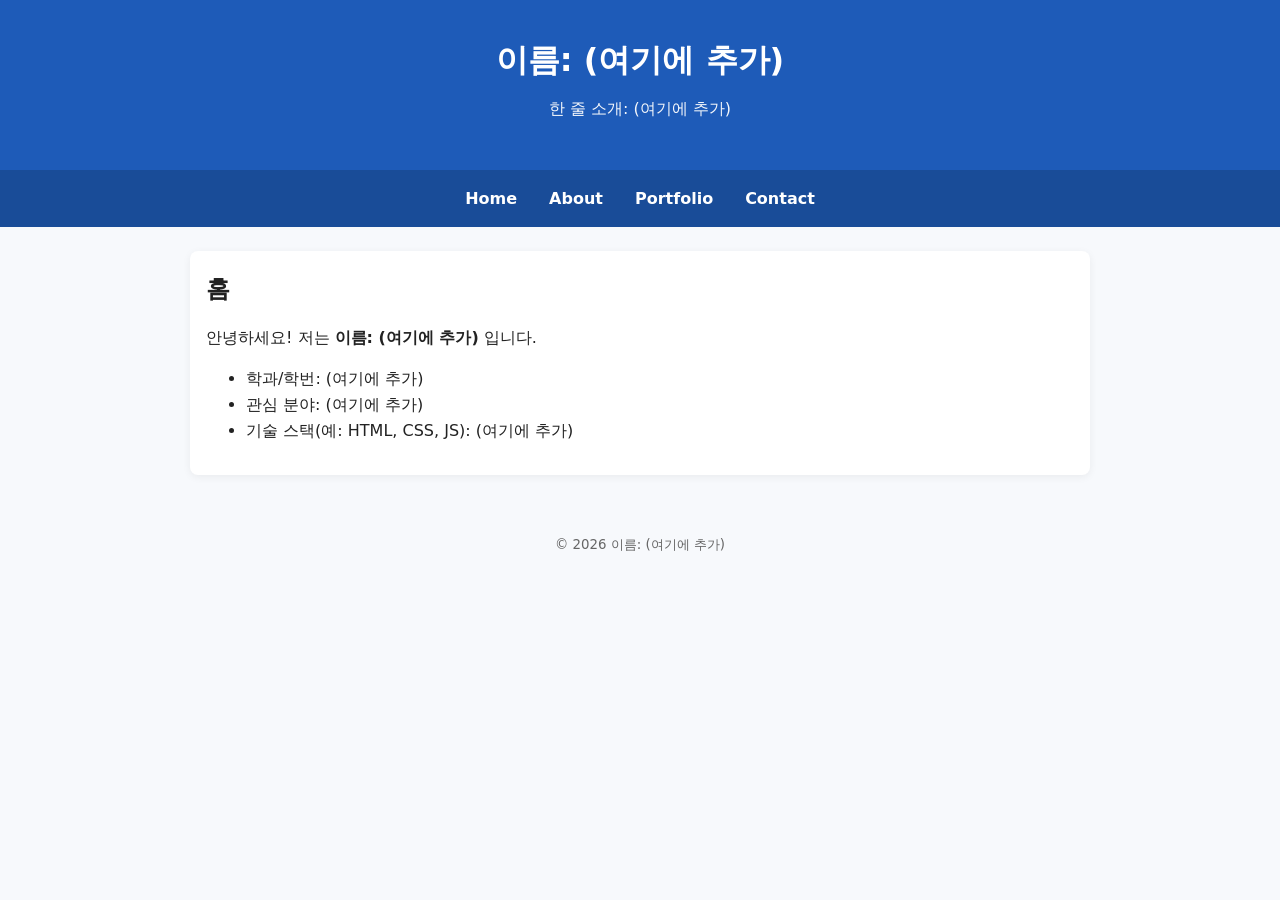
==== index.html @ b843ca24 "Add files via upload" ====
<!DOCTYPE html>
<html lang="ko">
<head>
  <meta charset="UTF-8" />
  <meta name="viewport" content="width=device-width, initial-scale=1.0"/>
  <title>인터넷활용 실습 템플릿</title>
  <link rel="stylesheet" href="style.css">
</head>
<body>
<header>
  <h1>이름: (여기에 추가)</h1>
  <p class="subtitle">한 줄 소개: (여기에 추가)</p>
</header>
<nav>
  <a href="index.html">Home</a>
  <a href="about.html">About</a>
  <a href="portfolio.html">Portfolio</a>
  <a href="contact.html">Contact</a>
</nav>
<main class="container">
<section>
  <h2>홈</h2>
  <p>안녕하세요! 저는 <strong>이름: (여기에 추가)</strong> 입니다.</p>
  <ul>
    <li>학과/학번: (여기에 추가)</li>
    <li>관심 분야: (여기에 추가)</li>
    <li>기술 스택(예: HTML, CSS, JS): (여기에 추가)</li>
  </ul>
</section>
</main>
<footer>
  <small>&copy; <span id="year"></span> 이름: (여기에 추가)</small>
</footer>
<script src="script.js"></script>
</body>
</html>
---- style.css ----
/* =============================================================
   색상 테마는 "여기"에서 바꿉니다. (파랑 계열 기본)
   원하는 색상 코드로 아래 4가지만 바꿔보세요.
   ------------------------------------------------------------- */
:root {
  --primary: #1e5bb8;      /* 메인 포인트 색상 */
  --primary-dark: #194c98; /* 호버/진한 포인트 */
  --bg: #f7f9fc;           /* 전체 배경 색 */
  --text: #222222;         /* 본문 글자 색 */
}
/* ============================================================= */

* { box-sizing: border-box; }
body {
  margin: 0;
  font-family: system-ui, -apple-system, "Segoe UI", Roboto, "Noto Sans KR", Arial, sans-serif;
  background: var(--bg);
  color: var(--text);
  line-height: 1.6;
}

header {
  padding: 2rem 1rem;
  text-align: center;
  background: var(--primary);
  color: #ffffff;
}
header .subtitle { margin-top: .25rem; opacity: .95; }

nav {
  background: var(--primary-dark);
  display: flex;
  gap: 1rem;
  padding: .75rem 1rem;
  justify-content: center;
  flex-wrap: wrap;
}
nav a {
  color: #ffffff;
  text-decoration: none;
  font-weight: 600;
  padding: .25rem .5rem;
}
nav a:hover { text-decoration: underline; }

.container {
  max-width: 900px;
  margin: 1.5rem auto;
  padding: 1rem;
  background: #ffffff;
  border-radius: 8px;
  box-shadow: 0 2px 8px rgba(0,0,0,.06);
}

section { margin-bottom: 1rem; }
h1, h2, h3 { margin: .2rem 0 .6rem; }

.contact-form {
  display: grid;
  grid-template-columns: 1fr;
  gap: .5rem;
  margin-top: 1rem;
}
input, textarea {
  width: 100%;
  padding: .6rem;
  border: 1px solid #ddd;
  border-radius: 6px;
  font: inherit;
}
button {
  padding: .6rem .8rem;
  border: none;
  border-radius: 6px;
  background: var(--primary);
  color: #fff;
  cursor: pointer;
  font-weight: 600;
}
button:hover { background: var(--primary-dark); }

footer {
  text-align: center;
  padding: 2rem 1rem;
  color: #666;
}

@media (max-width: 600px) {
  header h1 { font-size: 1.25rem; }
  .container { margin: 1rem; padding: .75rem; }
}
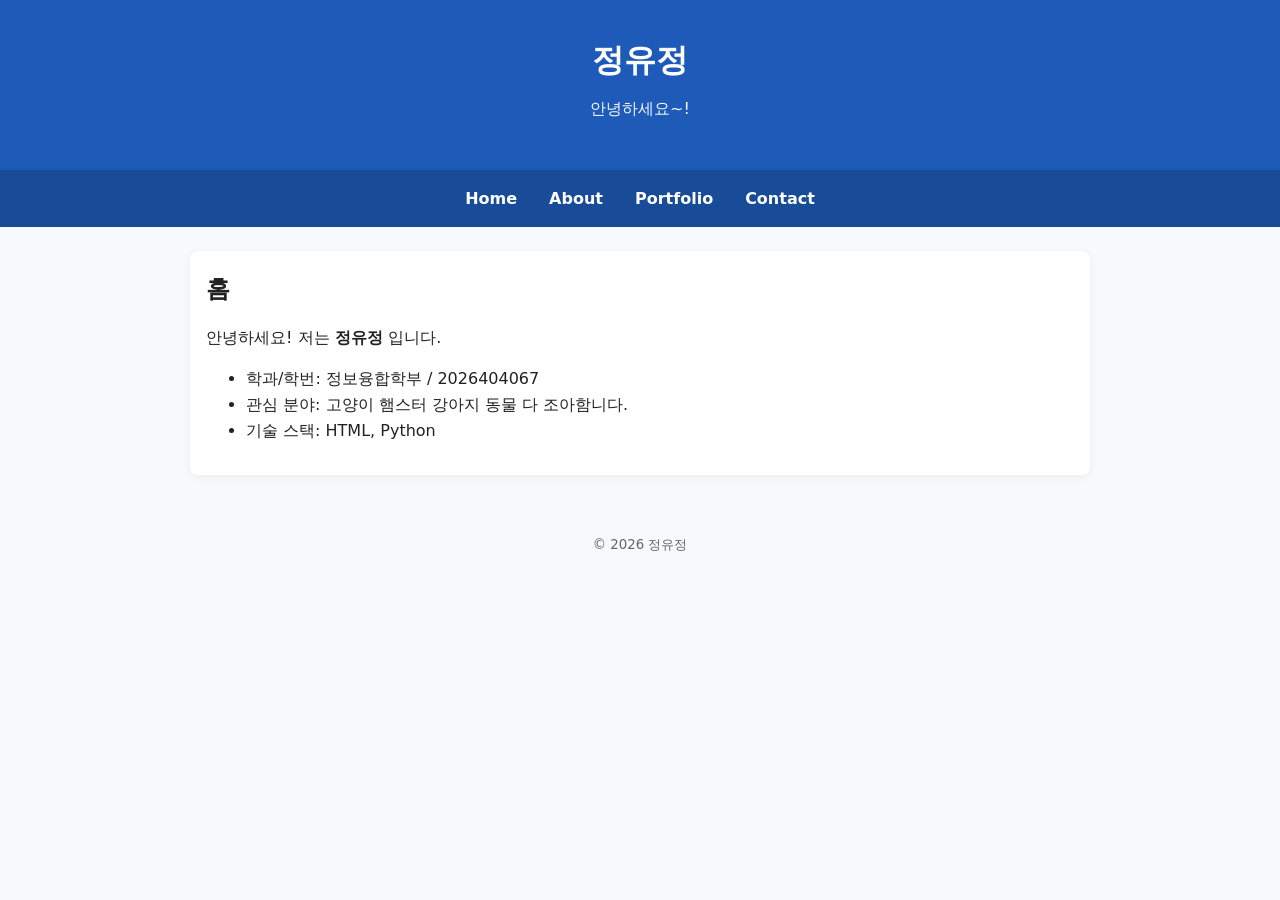
==== commit 4c12b14b: "Update index.html" ====
--- a/index.html
+++ b/index.html
@@ -8,8 +8,8 @@
 </head>
 <body>
 <header>
-  <h1>이름: (여기에 추가)</h1>
-  <p class="subtitle">한 줄 소개: (여기에 추가)</p>
+  <h1>정유정</h1>
+  <p class="subtitle">안녕하세요~!</p>
 </header>
 <nav>
   <a href="index.html">Home</a>
@@ -20,16 +20,16 @@
 <main class="container">
 <section>
   <h2>홈</h2>
-  <p>안녕하세요! 저는 <strong>이름: (여기에 추가)</strong> 입니다.</p>
+  <p>안녕하세요! 저는 <strong> 정유정 </strong> 입니다.</p>
   <ul>
-    <li>학과/학번: (여기에 추가)</li>
-    <li>관심 분야: (여기에 추가)</li>
-    <li>기술 스택(예: HTML, CSS, JS): (여기에 추가)</li>
+    <li>학과/학번: 정보융합학부 / 2026404067 </li>
+    <li>관심 분야: 고양이 햄스터 강아지 동물 다 조아함니다.</li>
+    <li>기술 스택: HTML, Python </li>
   </ul>
 </section>
 </main>
 <footer>
-  <small>&copy; <span id="year"></span> 이름: (여기에 추가)</small>
+  <small>&copy; <span id="year"></span> 정유정 </small>
 </footer>
 <script src="script.js"></script>
 </body>
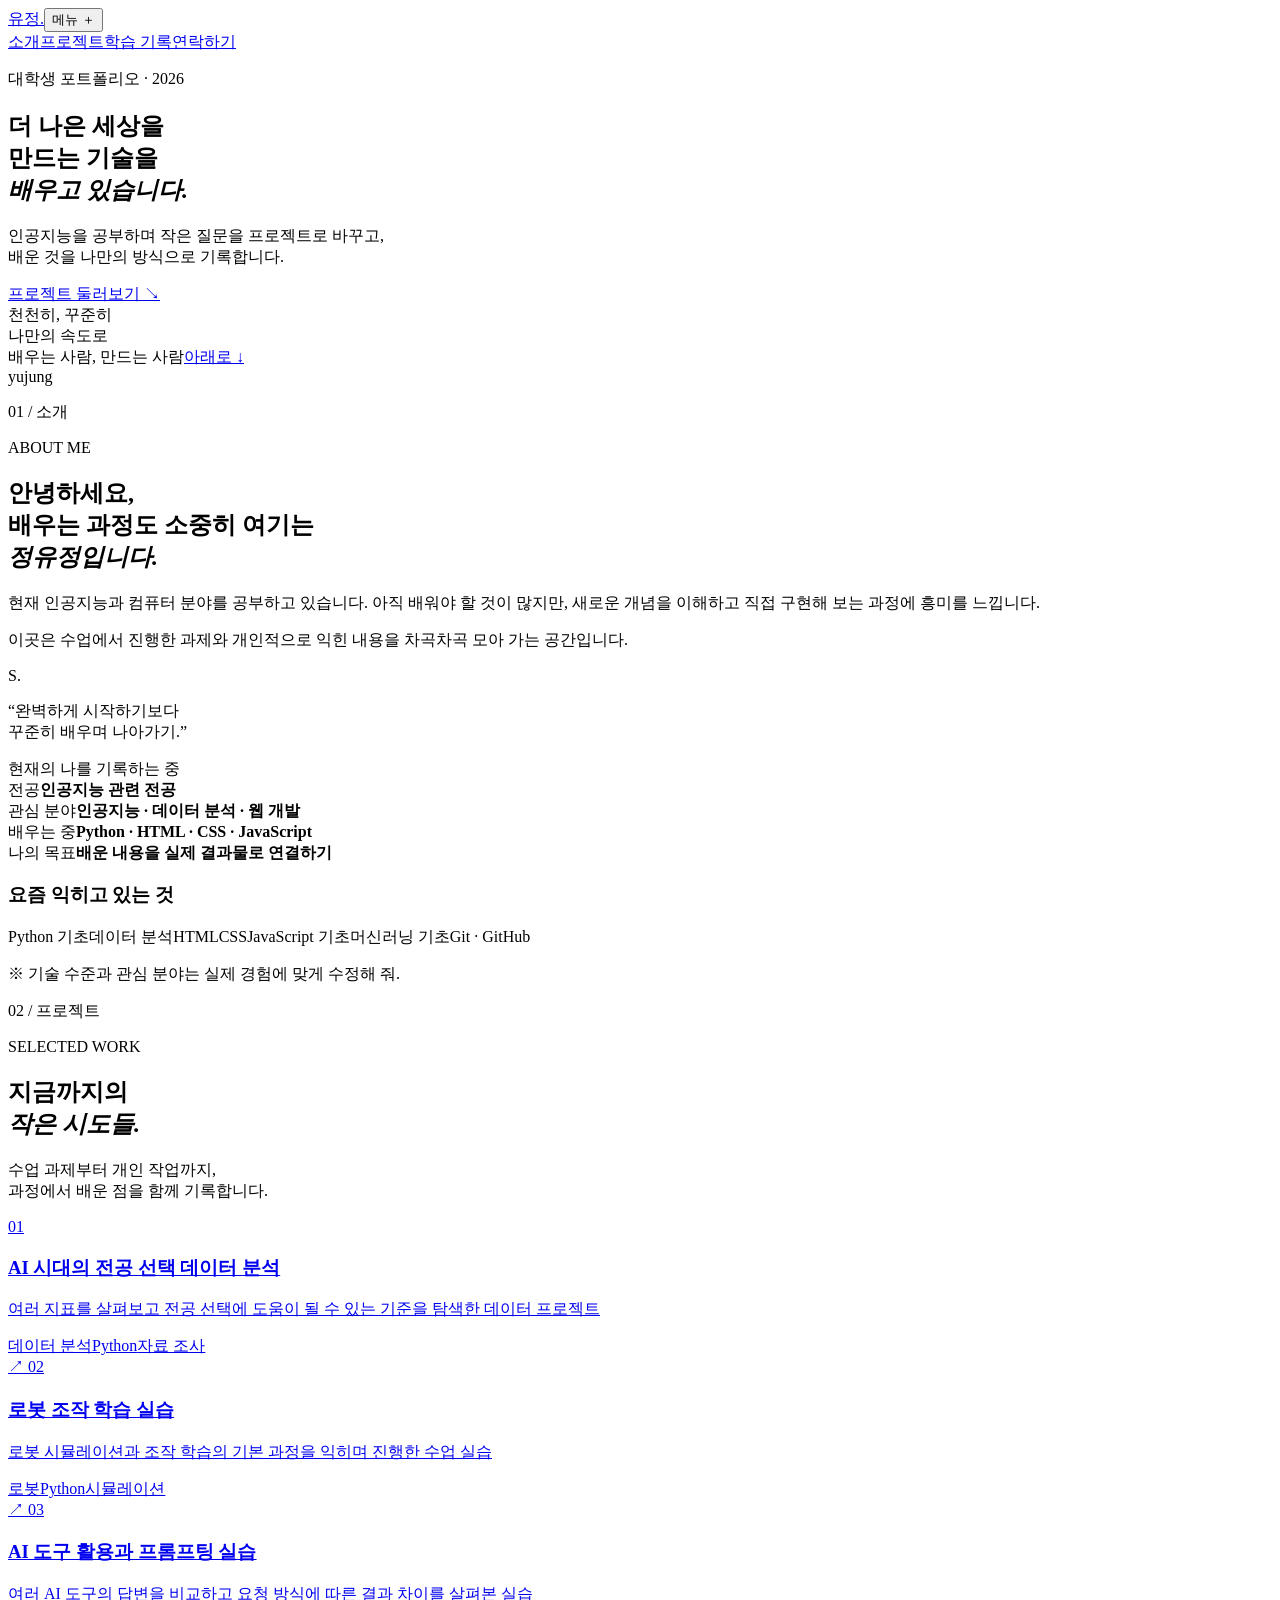
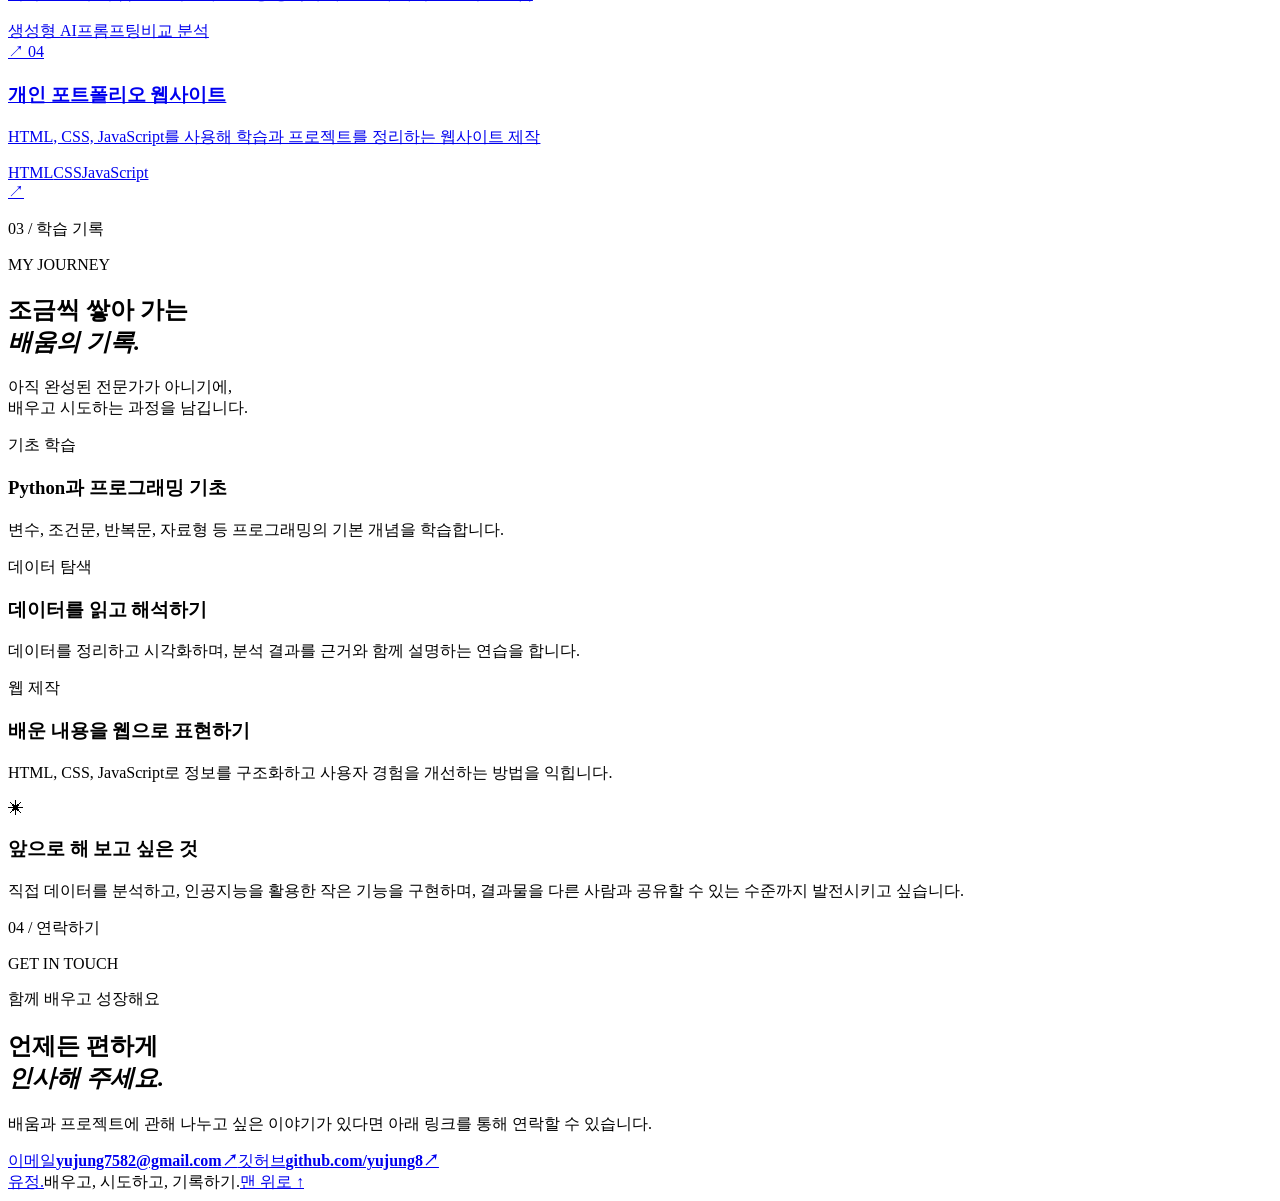
==== commit a21b18bc: "Add files via upload" ====
--- a/index.html
+++ b/index.html
@@ -1,36 +1,164 @@
-<!DOCTYPE html>
+<!doctype html>
 <html lang="ko">
+
 <head>
-  <meta charset="UTF-8" />
-  <meta name="viewport" content="width=device-width, initial-scale=1.0"/>
-  <title>인터넷활용 실습 템플릿</title>
-  <link rel="stylesheet" href="style.css">
+    <meta charset="utf-8">
+    <meta name="viewport" content="width=device-width,initial-scale=1">
+    <meta name="description" content="인공지능을 공부하며 배움과 프로젝트를 기록하는 대학생 포트폴리오">
+    <title>정유정 | 포트폴리오</title>
+    <link rel="preconnect" href="https://fonts.googleapis.com">
+    <link rel="preconnect" href="https://fonts.gstatic.com" crossorigin>
+    <link
+        href="https://fonts.googleapis.com/css2?family=Gowun+Batang:wght@400;700&family=Pretendard:wght@300;400;500;600;700&display=swap"
+        rel="stylesheet">
+    <link rel="stylesheet" href="assets/style.css">
+    <script src="assets/main.js" defer></script>
 </head>
+
 <body>
-<header>
-  <h1>정유정</h1>
-  <p class="subtitle">안녕하세요~!</p>
-</header>
-<nav>
-  <a href="index.html">Home</a>
-  <a href="about.html">About</a>
-  <a href="portfolio.html">Portfolio</a>
-  <a href="contact.html">Contact</a>
-</nav>
-<main class="container">
-<section>
-  <h2>홈</h2>
-  <p>안녕하세요! 저는 <strong> 정유정 </strong> 입니다.</p>
-  <ul>
-    <li>학과/학번: 정보융합학부 / 2026404067 </li>
-    <li>관심 분야: 고양이 햄스터 강아지 동물 다 조아함니다.</li>
-    <li>기술 스택: HTML, Python </li>
-  </ul>
-</section>
-</main>
-<footer>
-  <small>&copy; <span id="year"></span> 정유정 </small>
-</footer>
-<script src="script.js"></script>
+    <div class="cursor-glow" aria-hidden="true"></div>
+    <header class="site-header"><a class="brand" href="#home">유정<span>.</span></a><button class="menu-toggle"
+            aria-label="메뉴 열기" aria-expanded="false">메뉴 ＋</button>
+        <nav class="nav"><a href="#about">소개</a><a href="#projects">프로젝트</a><a href="#learning">학습 기록</a><a
+                href="#contact">연락하기</a></nav>
+    </header>
+    <main>
+        <section class="hero section-shell" id="home">
+            <div class="hero-copy">
+                <p class="eyebrow reveal">대학생 포트폴리오 · 2026</p>
+                <h1 class="reveal">더 나은 세상을<br>만드는 기술을<br><em>배우고 있습니다.</em></h1>
+                <p class="hero-description reveal">인공지능을 공부하며 작은 질문을 프로젝트로 바꾸고,<br class="desktop-only"> 배운 것을 나만의 방식으로
+                    기록합니다.</p><a class="text-link reveal" href="#projects">프로젝트 둘러보기 <span>↘</span></a>
+            </div>
+            <div class="hero-art reveal" aria-hidden="true">
+                <div class="art-circle"></div>
+                <div class="art-label">천천히, 꾸준히<br>나만의 속도로</div>
+                <div class="art-plant"><span class="stem"></span><i></i><i></i><i></i><i></i><i></i></div>
+            </div>
+            <div class="hero-bottom"><span>배우는 사람, 만드는 사람</span><a href="#about">아래로 ↓</a></div>
+            <div class="hero-watermark" aria-hidden="true">yujung</div>
+        </section>
+        <section class="section section-shell" id="about">
+            <div class="section-heading reveal">
+                <p class="eyebrow">01 / 소개</p><span>ABOUT ME</span>
+            </div>
+            <div class="about-grid">
+                <div class="about-intro reveal">
+                    <h2>안녕하세요,<br>배우는 과정도 소중히 여기는<br><em>정유정입니다.</em></h2>
+                    <p>현재 인공지능과 컴퓨터 분야를 공부하고 있습니다. 아직 배워야 할 것이 많지만, 새로운 개념을 이해하고 직접 구현해 보는 과정에 흥미를 느낍니다.</p>
+                    <p>이곳은 수업에서 진행한 과제와 개인적으로 익힌 내용을 차곡차곡 모아 가는 공간입니다.</p>
+                </div>
+                <div class="profile-card reveal">
+                    <div class="profile-mark">S.</div>
+                    <p class="profile-quote">“완벽하게 시작하기보다<br>꾸준히 배우며 나아가기.”</p><span class="profile-caption">현재의 나를 기록하는
+                        중</span>
+                </div>
+            </div>
+            <div class="facts reveal">
+                <div><span>전공</span><strong>인공지능 관련 전공</strong></div>
+                <div><span>관심 분야</span><strong>인공지능 · 데이터 분석 · 웹 개발</strong></div>
+                <div><span>배우는 중</span><strong>Python · HTML · CSS · JavaScript</strong></div>
+                <div><span>나의 목표</span><strong>배운 내용을 실제 결과물로 연결하기</strong></div>
+            </div>
+            <div class="skills reveal">
+                <h3>요즘 익히고 있는 것</h3>
+                <div class="skill-list"><span>Python 기초</span><span>데이터
+                        분석</span><span>HTML</span><span>CSS</span><span>JavaScript 기초</span><span>머신러닝
+                        기초</span><span>Git · GitHub</span></div>
+                <p class="small-note">※ 기술 수준과 관심 분야는 실제 경험에 맞게 수정해 줘.</p>
+            </div>
+        </section>
+        <section class="section projects-section section-shell" id="projects">
+            <div class="section-heading reveal">
+                <p class="eyebrow">02 / 프로젝트</p><span>SELECTED WORK</span>
+            </div>
+            <div class="section-title-row reveal">
+                <h2>지금까지의<br><em>작은 시도들.</em></h2>
+                <p>수업 과제부터 개인 작업까지,<br>과정에서 배운 점을 함께 기록합니다.</p>
+            </div>
+            <div class="project-list">
+                <a class="project-row reveal" href="project.html?project=major"><span class="project-number">01</span>
+                    <div class="project-main">
+                        <h3>AI 시대의 전공 선택 데이터 분석</h3>
+                        <p>여러 지표를 살펴보고 전공 선택에 도움이 될 수 있는 기준을 탐색한 데이터 프로젝트</p>
+                        <div class="tags"><span>데이터 분석</span><span>Python</span><span>자료 조사</span></div>
+                    </div><span class="project-arrow">↗</span>
+                </a>
+                <a class="project-row reveal" href="project.html?project=robot"><span class="project-number">02</span>
+                    <div class="project-main">
+                        <h3>로봇 조작 학습 실습</h3>
+                        <p>로봇 시뮬레이션과 조작 학습의 기본 과정을 익히며 진행한 수업 실습</p>
+                        <div class="tags"><span>로봇</span><span>Python</span><span>시뮬레이션</span></div>
+                    </div><span class="project-arrow">↗</span>
+                </a>
+                <a class="project-row reveal" href="project.html?project=prompt"><span class="project-number">03</span>
+                    <div class="project-main">
+                        <h3>AI 도구 활용과 프롬프팅 실습</h3>
+                        <p>여러 AI 도구의 답변을 비교하고 요청 방식에 따른 결과 차이를 살펴본 실습</p>
+                        <div class="tags"><span>생성형 AI</span><span>프롬프팅</span><span>비교 분석</span></div>
+                    </div><span class="project-arrow">↗</span>
+                </a>
+                <a class="project-row reveal" href="project.html?project=web"><span class="project-number">04</span>
+                    <div class="project-main">
+                        <h3>개인 포트폴리오 웹사이트</h3>
+                        <p>HTML, CSS, JavaScript를 사용해 학습과 프로젝트를 정리하는 웹사이트 제작</p>
+                        <div class="tags"><span>HTML</span><span>CSS</span><span>JavaScript</span></div>
+                    </div><span class="project-arrow">↗</span>
+                </a>
+            </div>
+        </section>
+        <section class="section section-shell" id="learning">
+            <div class="section-heading reveal">
+                <p class="eyebrow">03 / 학습 기록</p><span>MY JOURNEY</span>
+            </div>
+            <div class="section-title-row reveal">
+                <h2>조금씩 쌓아 가는<br><em>배움의 기록.</em></h2>
+                <p>아직 완성된 전문가가 아니기에,<br>배우고 시도하는 과정을 남깁니다.</p>
+            </div>
+            <div class="timeline">
+                <article class="timeline-item reveal"><span class="timeline-dot"></span><time>기초 학습</time>
+                    <div>
+                        <h3>Python과 프로그래밍 기초</h3>
+                        <p>변수, 조건문, 반복문, 자료형 등 프로그래밍의 기본 개념을 학습합니다.</p>
+                    </div>
+                </article>
+                <article class="timeline-item reveal"><span class="timeline-dot"></span><time>데이터 탐색</time>
+                    <div>
+                        <h3>데이터를 읽고 해석하기</h3>
+                        <p>데이터를 정리하고 시각화하며, 분석 결과를 근거와 함께 설명하는 연습을 합니다.</p>
+                    </div>
+                </article>
+                <article class="timeline-item reveal"><span class="timeline-dot"></span><time>웹 제작</time>
+                    <div>
+                        <h3>배운 내용을 웹으로 표현하기</h3>
+                        <p>HTML, CSS, JavaScript로 정보를 구조화하고 사용자 경험을 개선하는 방법을 익힙니다.</p>
+                    </div>
+                </article>
+            </div>
+            <div class="goal-note reveal"><span class="goal-symbol">✳</span>
+                <div>
+                    <h3>앞으로 해 보고 싶은 것</h3>
+                    <p>직접 데이터를 분석하고, 인공지능을 활용한 작은 기능을 구현하며, 결과물을 다른 사람과 공유할 수 있는 수준까지 발전시키고 싶습니다.</p>
+                </div>
+            </div>
+        </section>
+        <section class="contact-section section-shell" id="contact">
+            <div class="section-heading reveal">
+                <p class="eyebrow">04 / 연락하기</p><span>GET IN TOUCH</span>
+            </div>
+            <div class="contact-content reveal">
+                <p class="eyebrow">함께 배우고 성장해요</p>
+                <h2>언제든 편하게<br><em>인사해 주세요.</em></h2>
+                <p>배움과 프로젝트에 관해 나누고 싶은 이야기가 있다면 아래 링크를 통해 연락할 수 있습니다.</p>
+                <div class="contact-links"><a
+                        href="mailto:yujung7582@gmail.com"><span>이메일</span><strong>yujung7582@gmail.com</strong><b>↗</b></a><a
+                        href="https://github.com/yujung8" target="_blank"
+                        rel="noreferrer"><span>깃허브</span><strong>github.com/yujung8</strong><b>↗</b></a></div>
+            </div>
+            <footer><a class="brand" href="#home">유정<span>.</span></a><span>배우고, 시도하고, 기록하기.</span><a href="#home">맨 위로
+                    ↑</a></footer>
+        </section>
+    </main>
 </body>
-</html>
+
+</html>
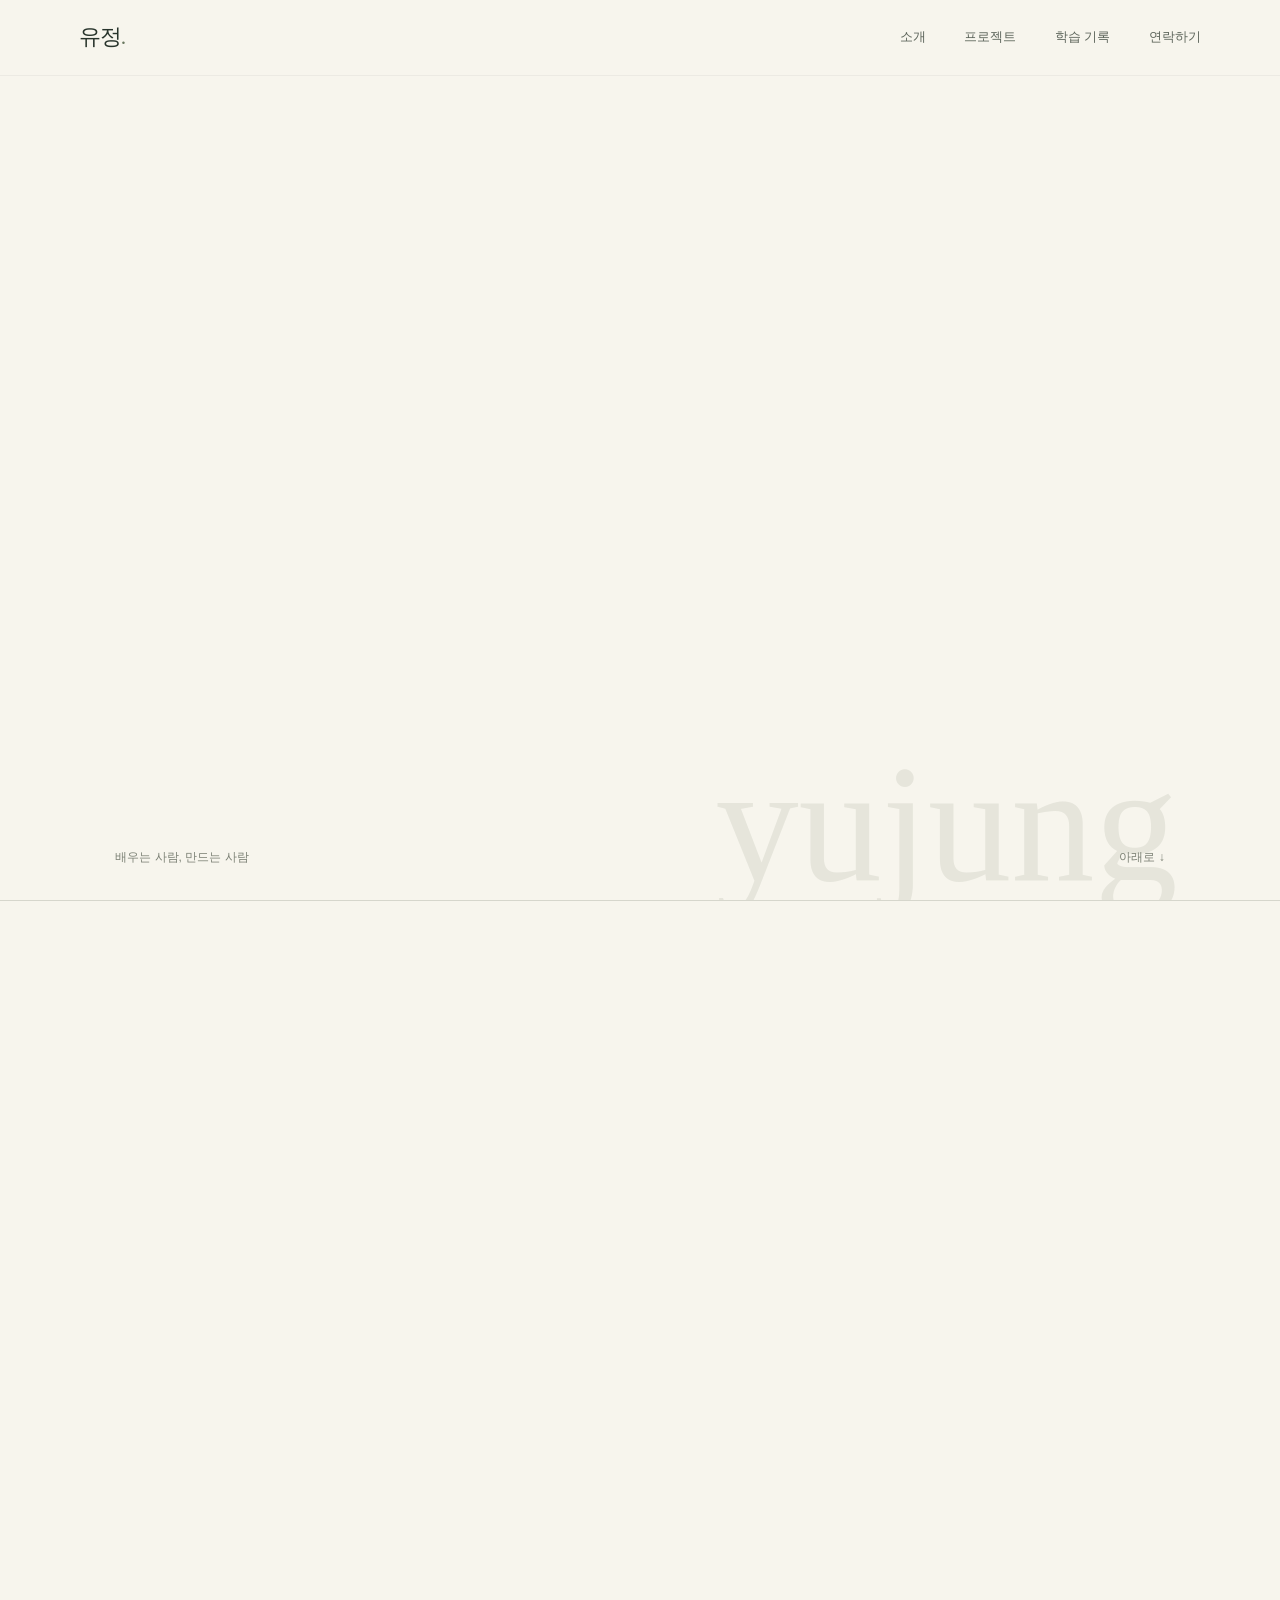
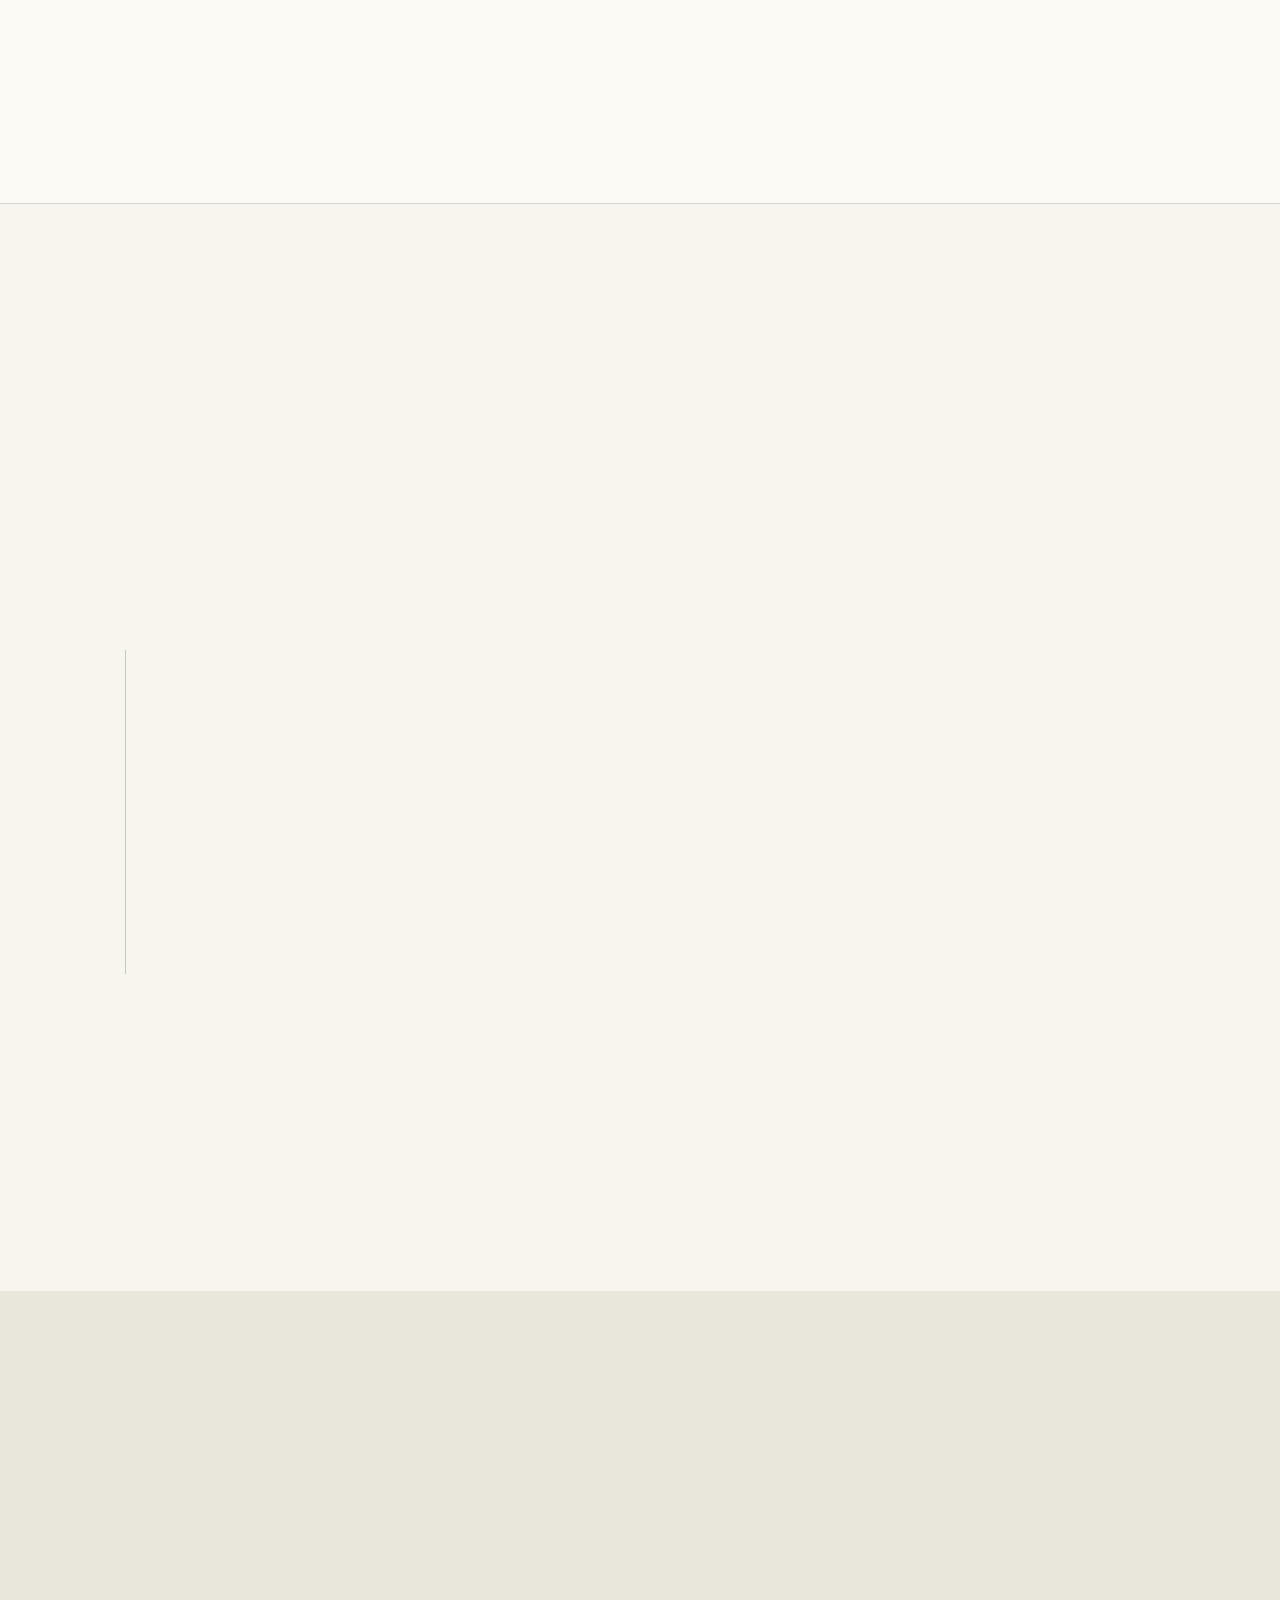
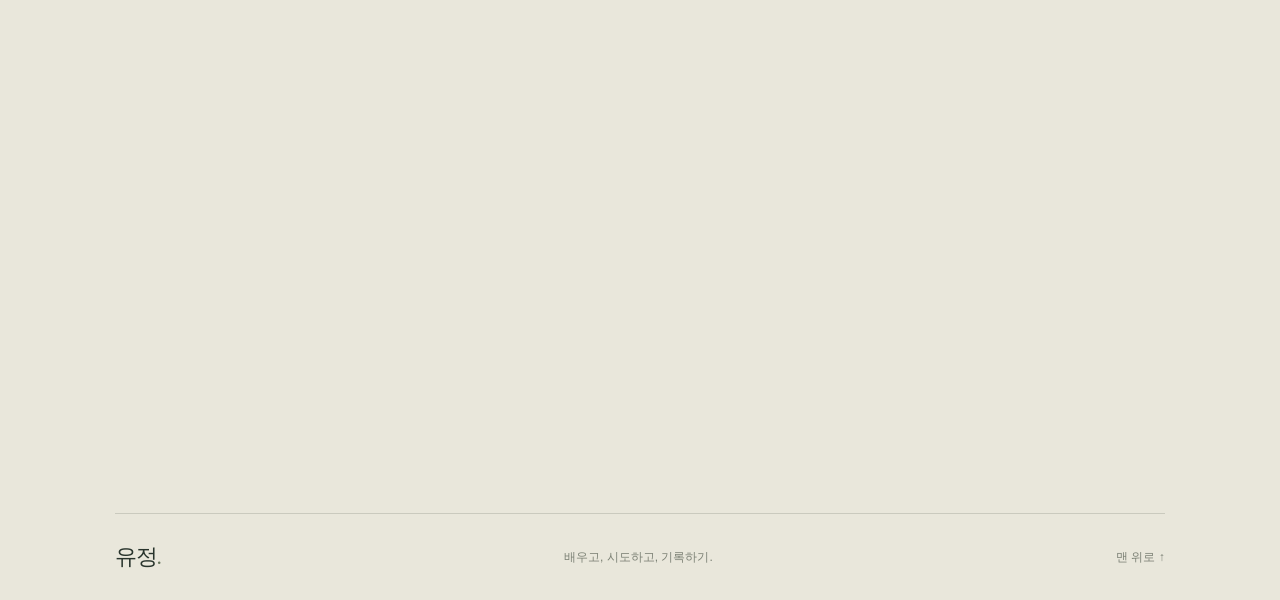
==== commit 60e6b1dd: "Update index.html" ====
--- a/index.html
+++ b/index.html
@@ -11,7 +11,7 @@
     <link
         href="https://fonts.googleapis.com/css2?family=Gowun+Batang:wght@400;700&family=Pretendard:wght@300;400;500;600;700&display=swap"
         rel="stylesheet">
-    <link rel="stylesheet" href="assets/style.css">
+    <link rel="stylesheet" href="style.css">
     <script src="assets/main.js" defer></script>
 </head>
 
@@ -161,4 +161,4 @@
     </main>
 </body>
 
-</html>+</html>
--- a/style.css
+++ b/style.css
@@ -0,0 +1,987 @@
+:root {
+    --cream: #f7f5ed;
+    --paper: #fbfaf5;
+    --beige: #e9e5d8;
+    --sage: #aeb99d;
+    --sage-dark: #68775e;
+    --ink: #28342c;
+    --muted: #7c8175;
+    --line: rgba(62, 75, 59, .18);
+    --serif: "Gowun Batang", Georgia, serif;
+    --sans: "Pretendard", "Malgun Gothic", sans-serif
+}
+
+* {
+    box-sizing: border-box
+}
+
+html {
+    scroll-behavior: smooth;
+    scroll-padding-top: 90px
+}
+
+body {
+    margin: 0;
+    background: var(--cream);
+    color: var(--ink);
+    font-family: var(--sans);
+    line-height: 1.7;
+    overflow-x: hidden
+}
+
+a {
+    color: inherit;
+    text-decoration: none
+}
+
+button {
+    font: inherit
+}
+
+::selection {
+    background: #d6dfc9;
+    color: var(--ink)
+}
+
+
+.cursor-glow {
+    position: fixed;
+    z-index: 9999; /* 메뉴 바 위에도 빛이 보이도록 */
+    top: 0;
+    left: 0;
+    width: 260px;
+    height: 260px;
+    border-radius: 50%;
+    pointer-events: none;
+    opacity: 0;
+    transform: translate3d(-50%, -50%, 0);
+    background: radial-gradient(
+        circle,
+        rgba(178, 194, 153, 0.36),
+        rgba(198, 207, 174, 0.19) 32%,
+        rgba(218, 220, 194, 0.08) 53%,
+        transparent 72%
+    );
+    transition: opacity 0.35s;
+    mix-blend-mode: multiply;
+}
+
+
+body.cursor-ready .cursor-glow {
+    opacity: 1
+}
+
+.site-header {
+    position: sticky;
+    z-index: 30;
+    top: 0;
+    display: flex;
+    justify-content: space-between;
+    align-items: center;
+    min-height: 76px;
+    padding: 0 6.2vw;
+    border-bottom: 1px solid #3e4b5910;
+    background: #f7f5edda;
+    backdrop-filter: blur(16px)
+}
+
+.brand {
+    font-family: var(--serif);
+    font-size: 1.35rem;
+    letter-spacing: -.06em
+}
+
+.brand span {
+    color: var(--sage-dark)
+}
+
+.nav {
+    display: flex;
+    gap: clamp(18px, 3vw, 42px);
+    font-size: .82rem
+}
+
+.nav a,
+.back-link {
+    color: #5d655b;
+    transition: color .2s
+}
+
+.nav a:hover,
+.back-link:hover {
+    color: var(--sage-dark)
+}
+
+.menu-toggle {
+    display: none;
+    border: 0;
+    background: none;
+    color: var(--ink)
+}
+
+.section-shell {
+    padding-left: 9vw;
+    padding-right: 9vw
+}
+
+.hero {
+    min-height: calc(100svh - 76px);
+    position: relative;
+    display: flex;
+    align-items: center;
+    overflow: hidden;
+    padding-top: 90px;
+    padding-bottom: 120px
+}
+
+.hero-copy {
+    position: relative;
+    z-index: 2;
+    width: min(64%, 720px)
+}
+
+.eyebrow {
+    margin: 0 0 24px;
+    color: var(--sage-dark);
+    font-size: .72rem;
+    letter-spacing: .13em
+}
+
+.hero h1,
+.about-intro h2,
+.section-title-row h2,
+.contact-content h2,
+.detail-page h1 {
+    margin: 0;
+    font-family: var(--serif);
+    font-size: clamp(2.8rem, 6.3vw, 6.2rem);
+    font-weight: 400;
+    letter-spacing: -.075em;
+    line-height: 1.22
+}
+
+h1 em,
+h2 em {
+    color: var(--sage-dark);
+    font-style: normal
+}
+
+.hero-description {
+    margin: 30px 0 27px;
+    color: var(--muted);
+    font-size: .95rem;
+    line-height: 2
+}
+
+.text-link {
+    display: inline-flex;
+    align-items: center;
+    gap: 22px;
+    padding: 9px 0;
+    border-bottom: 1px solid var(--sage-dark);
+    font-size: .85rem
+}
+
+.text-link span {
+    transition: transform .25s
+}
+
+.text-link:hover span {
+    transform: translate(4px, -3px)
+}
+
+.hero-art {
+    position: absolute;
+    top: 13%;
+    right: 5%;
+    width: min(38vw, 470px);
+    aspect-ratio: .85;
+    display: grid;
+    place-items: center
+}
+
+.art-circle {
+    position: absolute;
+    inset: 10% 0 8% 12%;
+    border-radius: 48% 52% 51% 49%/43% 42% 58% 57%;
+    background: linear-gradient(140deg, #e8e5d8, #cdd4bf 65%, #b5c0a6);
+    transform: rotate(-8deg)
+}
+
+.art-circle:after {
+    content: "";
+    position: absolute;
+    inset: 9%;
+    border: 1px solid #ffffffb3;
+    border-radius: inherit
+}
+
+.art-label {
+    position: absolute;
+    z-index: 2;
+    right: -1%;
+    top: 7%;
+    color: var(--sage-dark);
+    font-family: var(--serif);
+    font-size: .95rem;
+    line-height: 1.8
+}
+
+.art-plant {
+    position: relative;
+    z-index: 1;
+    width: 4px;
+    height: 45%;
+    margin-top: 25%;
+    background: #66775c;
+    transform: rotate(5deg);
+    border-radius: 100%
+}
+
+.art-plant:before {
+    content: "";
+    position: absolute;
+    bottom: -8px;
+    left: -35px;
+    width: 75px;
+    height: 26px;
+    border-radius: 50% 50% 5px 5px;
+    background: #f4f0e5;
+    box-shadow: 0 12px 18px #77785b20
+}
+
+.art-plant i {
+    position: absolute;
+    width: 68px;
+    height: 30px;
+    background: linear-gradient(135deg, #839574, #b8c3a6);
+    border-radius: 100% 0 100% 0;
+    transform-origin: 0 100%
+}
+
+.art-plant i:nth-child(2) {
+    top: 15%;
+    transform: rotate(-42deg)
+}
+
+.art-plant i:nth-child(3) {
+    top: 25%;
+    transform: rotate(25deg) scaleX(-1)
+}
+
+.art-plant i:nth-child(4) {
+    top: 40%;
+    transform: rotate(-38deg) scale(.82)
+}
+
+.art-plant i:nth-child(5) {
+    top: 52%;
+    transform: rotate(22deg) scaleX(-1) scale(.8)
+}
+
+.art-plant i:nth-child(6) {
+    top: 65%;
+    transform: rotate(-34deg) scale(.65)
+}
+
+.hero-bottom {
+    position: absolute;
+    bottom: 33px;
+    left: 9vw;
+    right: 9vw;
+    display: flex;
+    justify-content: space-between;
+    color: var(--muted);
+    font-size: .75rem
+}
+
+.hero-watermark {
+    position: absolute;
+    right: 8vw;
+    bottom: 0;
+    color: #68775e1f;
+    font-family: var(--serif);
+    font-size: clamp(5rem, 13vw, 13rem);
+    line-height: .9;
+    pointer-events: none
+}
+
+.section {
+    padding-top: 125px;
+    padding-bottom: 125px;
+    border-top: 1px solid var(--line)
+}
+
+.section-heading {
+    display: flex;
+    justify-content: space-between;
+    align-items: center;
+    gap: 20px;
+    margin-bottom: 72px;
+    border-bottom: 1px solid var(--line)
+}
+
+.section-heading .eyebrow {
+    margin-bottom: 14px
+}
+
+.section-heading>span {
+    padding-bottom: 14px;
+    color: var(--muted);
+    font-size: .65rem;
+    letter-spacing: .12em
+}
+
+.about-grid {
+    display: grid;
+    grid-template-columns: 1.25fr .75fr;
+    gap: 9vw;
+    align-items: center
+}
+
+.about-intro h2 {
+    font-size: clamp(2rem, 4vw, 3.8rem)
+}
+
+.about-intro p {
+    max-width: 590px;
+    color: var(--muted);
+    line-height: 2;
+    font-size: .94rem
+}
+
+.profile-card {
+    display: flex;
+    flex-direction: column;
+    justify-content: center;
+    align-items: center;
+    min-height: 330px;
+    padding: 35px;
+    border-radius: 48% 52% 48% 52%/50% 45% 55% 50%;
+    background: #e9e7db;
+    text-align: center;
+    transform: rotate(2deg)
+}
+
+.profile-mark {
+    color: var(--sage-dark);
+    font-family: var(--serif);
+    font-size: 5rem;
+    line-height: 1.1
+}
+
+.profile-quote {
+    font-family: var(--serif);
+    font-size: 1.2rem;
+    line-height: 1.9
+}
+
+.profile-caption,
+.small-note {
+    color: #8a8d81;
+    font-size: .75rem
+}
+
+.facts {
+    display: grid;
+    grid-template-columns: 1fr 1fr;
+    margin-top: 90px;
+    border-top: 1px solid var(--line)
+}
+
+.facts>div {
+    display: flex;
+    gap: 25px;
+    padding: 22px 8px;
+    border-bottom: 1px solid var(--line)
+}
+
+.facts span {
+    flex: 0 0 100px;
+    color: var(--muted);
+    font-size: .82rem
+}
+
+.facts strong {
+    font-size: .88rem;
+    font-weight: 500
+}
+
+.skills {
+    margin-top: 70px
+}
+
+.skills h3,
+.goal-note h3 {
+    margin: 0 0 24px;
+    font-family: var(--serif);
+    font-size: 1.5rem;
+    font-weight: 400
+}
+
+.skill-list,
+.tags {
+    display: flex;
+    flex-wrap: wrap;
+    gap: 10px
+}
+
+.skill-list span,
+.tags span {
+    padding: 7px 15px;
+    border-radius: 999px;
+    background: #eae8dc;
+    color: #58624f;
+    font-size: .76rem
+}
+
+.projects-section {
+    background: var(--paper)
+}
+
+.section-title-row {
+    display: flex;
+    justify-content: space-between;
+    align-items: end;
+    gap: 30px;
+    margin-bottom: 58px
+}
+
+.section-title-row h2 {
+    font-size: clamp(2.4rem, 5vw, 4.6rem)
+}
+
+.section-title-row>p {
+    margin: 0 0 8px;
+    color: var(--muted);
+    font-size: .9rem;
+    line-height: 2
+}
+
+.project-list {
+    border-top: 1px solid var(--line)
+}
+
+.project-row {
+    display: grid;
+    grid-template-columns: 70px 1fr 35px;
+    gap: 24px;
+    align-items: start;
+    padding: 34px 8px;
+    border-bottom: 1px solid var(--line);
+    transition: background .3s, padding .3s
+}
+
+.project-row:hover {
+    padding-left: 20px;
+    padding-right: 20px;
+    background: #f0efe5
+}
+
+.project-number {
+    padding-top: 3px;
+    color: var(--sage-dark);
+    font-family: var(--serif);
+    font-size: 2rem
+}
+
+.project-main h3 {
+    margin: 0 0 9px;
+    font-size: 1.15rem;
+    font-weight: 500
+}
+
+.project-main p {
+    margin: 0 0 17px;
+    color: var(--muted);
+    font-size: .88rem
+}
+
+.project-arrow {
+    font-size: 1.5rem;
+    transition: transform .25s
+}
+
+.project-row:hover .project-arrow {
+    transform: translate(4px, -4px)
+}
+
+.tags {
+    gap: 7px
+}
+
+.tags span {
+    padding: 5px 11px;
+    font-size: .68rem
+}
+
+.timeline {
+    max-width: 900px;
+    margin: 20px 0 0 10px;
+    border-left: 1px solid #c5cbb9
+}
+
+.timeline-item {
+    position: relative;
+    display: grid;
+    grid-template-columns: 145px 1fr;
+    gap: 25px;
+    padding: 0 0 48px 35px
+}
+
+.timeline-dot {
+    position: absolute;
+    top: 7px;
+    left: -6px;
+    width: 11px;
+    height: 11px;
+    border: 3px solid var(--cream);
+    border-radius: 50%;
+    background: var(--sage-dark);
+    box-shadow: 0 0 0 1px #aab59d
+}
+
+.timeline-item time {
+    color: var(--sage-dark);
+    font-size: .78rem
+}
+
+.timeline-item h3 {
+    margin: 0 0 8px;
+    font-size: 1.05rem;
+    font-weight: 500
+}
+
+.timeline-item p {
+    margin: 0;
+    color: var(--muted);
+    font-size: .87rem
+}
+
+.goal-note {
+    display: flex;
+    gap: 28px;
+    align-items: flex-start;
+    max-width: 850px;
+    margin: 25px auto 0;
+    padding: 35px;
+    background: #eceade;
+    border-radius: 4px 70px
+}
+
+.goal-symbol {
+    color: var(--sage-dark);
+    font-size: 2.3rem
+}
+
+.goal-note h3 {
+    margin-bottom: 8px
+}
+
+.goal-note p {
+    margin: 0;
+    color: var(--muted);
+    font-size: .88rem
+}
+
+.contact-section {
+    padding-top: 110px;
+    background: #e9e7db
+}
+
+.contact-content {
+    max-width: 780px;
+    padding: 20px 0 100px
+}
+
+.contact-content h2 {
+    font-size: clamp(3rem, 6vw, 5.7rem)
+}
+
+.contact-content>p:not(.eyebrow) {
+    max-width: 510px;
+    margin: 25px 0 45px;
+    color: var(--muted)
+}
+
+.contact-links {
+    max-width: 560px;
+    border-top: 1px solid var(--line)
+}
+
+.contact-links a {
+    display: grid;
+    grid-template-columns: 100px 1fr 25px;
+    gap: 12px;
+    padding: 20px 0;
+    border-bottom: 1px solid var(--line);
+    font-size: .86rem
+}
+
+.contact-links a span {
+    color: var(--muted)
+}
+
+.contact-links a strong {
+    font-weight: 500
+}
+
+.contact-links a b {
+    font-weight: 400;
+    transition: transform .2s
+}
+
+.contact-links a:hover b {
+    transform: translate(3px, -3px)
+}
+
+footer,
+.detail-footer {
+    display: flex;
+    justify-content: space-between;
+    align-items: center;
+    gap: 20px;
+    padding-top: 25px;
+    padding-bottom: 25px;
+    border-top: 1px solid var(--line);
+    color: var(--muted);
+    font-size: .75rem
+}
+
+footer .brand,
+.detail-footer .brand {
+    color: var(--ink)
+}
+
+.detail-page {
+    min-height: 80vh;
+    padding-top: 65px;
+    padding-bottom: 100px
+}
+
+.detail-page .section-heading {
+    margin-bottom: 65px
+}
+
+.detail-category {
+    margin-bottom: 18px
+}
+
+.detail-page h1 {
+    max-width: 900px;
+    font-size: clamp(2.7rem, 6vw, 5.5rem)
+}
+
+.detail-lead {
+    max-width: 720px;
+    margin: 25px 0 55px;
+    color: var(--muted);
+    font-size: 1.05rem;
+    line-height: 2
+}
+
+.detail-meta {
+    display: grid;
+    grid-template-columns: repeat(3, 1fr);
+    gap: 25px;
+    padding: 25px 0;
+    border-top: 1px solid var(--line);
+    border-bottom: 1px solid var(--line)
+}
+
+.detail-meta div {
+    display: flex;
+    flex-direction: column;
+    gap: 8px
+}
+
+.detail-meta span {
+    color: var(--muted);
+    font-size: .75rem
+}
+
+.detail-meta strong {
+    font-size: .88rem;
+    font-weight: 500
+}
+
+.detail-block {
+    display: grid;
+    grid-template-columns: 75px 1fr;
+    gap: 20px;
+    padding: 48px 0;
+    border-bottom: 1px solid var(--line)
+}
+
+.detail-number {
+    color: var(--sage-dark);
+    font-family: var(--serif);
+    font-size: 1.5rem
+}
+
+.detail-block h2 {
+    margin: 0 0 16px;
+    font-family: var(--serif);
+    font-size: 1.7rem;
+    font-weight: 400
+}
+
+.detail-block p,
+.detail-block li {
+    max-width: 780px;
+    color: var(--muted);
+    line-height: 2;
+    font-size: .92rem
+}
+
+.detail-block ul {
+    padding-left: 20px
+}
+
+.detail-back {
+    margin-top: 35px
+}
+
+.reveal {
+    opacity: 0;
+    transform: translateY(22px);
+    transition: opacity .75s, transform .75s cubic-bezier(.2, .7, .2, 1)
+}
+
+.reveal.is-visible {
+    opacity: 1;
+    transform: translateY(0)
+}
+
+@media(hover:none), (pointer:coarse) {
+    .cursor-glow {
+        display: none
+    }
+}
+
+@media(max-width:760px) {
+    .site-header {
+        min-height: 66px;
+        padding: 0 6vw
+    }
+
+    .menu-toggle {
+        display: block
+    }
+
+    .nav {
+        position: absolute;
+        top: 65px;
+        left: 0;
+        right: 0;
+        display: none;
+        flex-direction: column;
+        gap: 0;
+        padding: 10px 6vw 18px;
+        border-bottom: 1px solid var(--line);
+        background: var(--cream)
+    }
+
+    .nav.is-open {
+        display: flex
+    }
+
+    .nav a {
+        padding: 11px 0
+    }
+
+    .section-shell {
+        padding-left: 6vw;
+        padding-right: 6vw
+    }
+
+    .hero {
+        min-height: 790px;
+        align-items: flex-start;
+        padding-top: 75px;
+        padding-bottom: 110px
+    }
+
+    .hero-copy {
+        width: 100%
+    }
+
+    .hero h1 {
+        font-size: clamp(2.7rem, 12vw, 4.7rem)
+    }
+
+    .hero-art {
+        top: auto;
+        bottom: 65px;
+        right: 5%;
+        width: 56vw;
+        opacity: .82
+    }
+
+    .hero-description {
+        font-size: .87rem
+    }
+
+    .hero-bottom {
+        left: 6vw;
+        right: 6vw;
+        bottom: 20px
+    }
+
+    .hero-watermark {
+        right: 3vw;
+        bottom: 25px;
+        font-size: 24vw
+    }
+
+    .section {
+        padding-top: 85px;
+        padding-bottom: 85px
+    }
+
+    .section-heading {
+        margin-bottom: 45px
+    }
+
+    .about-grid {
+        grid-template-columns: 1fr;
+        gap: 35px
+    }
+
+    .about-intro h2 {
+        font-size: clamp(2.1rem, 9vw, 3.2rem)
+    }
+
+    .profile-card {
+        min-height: 250px;
+        max-width: 360px;
+        width: 90%;
+        margin: auto
+    }
+
+    .facts {
+        grid-template-columns: 1fr;
+        margin-top: 55px
+    }
+
+    .facts>div {
+        gap: 12px
+    }
+
+    .facts span {
+        flex-basis: 88px
+    }
+
+    .section-title-row {
+        align-items: flex-start;
+        flex-direction: column;
+        gap: 18px
+    }
+
+    .project-row {
+        grid-template-columns: 42px 1fr 20px;
+        gap: 12px;
+        padding: 27px 0
+    }
+
+    .project-number {
+        font-size: 1.5rem
+    }
+
+    .project-main h3 {
+        font-size: 1rem
+    }
+
+    .project-main p {
+        font-size: .82rem
+    }
+
+    .timeline-item {
+        grid-template-columns: 1fr;
+        gap: 7px;
+        padding-left: 25px
+    }
+
+    .goal-note {
+        padding: 25px;
+        gap: 15px
+    }
+
+    .contact-content {
+        padding-bottom: 65px
+    }
+
+    .contact-links a {
+        grid-template-columns: 70px 1fr 20px;
+        font-size: .78rem
+    }
+
+    footer,
+    .detail-footer {
+        flex-wrap: wrap
+    }
+
+    .detail-page {
+        padding-top: 40px
+    }
+
+    .detail-meta {
+        grid-template-columns: 1fr;
+        gap: 17px
+    }
+
+    .detail-block {
+        grid-template-columns: 38px 1fr;
+        gap: 12px;
+        padding: 35px 0
+    }
+}
+
+@media(prefers-reduced-motion:reduce) {
+
+    *,
+    *::before,
+    *::after {
+        scroll-behavior: auto !important;
+        transition-duration: .01ms !important;
+        animation-duration: .01ms !important
+    }
+
+    .reveal {
+        opacity: 1;
+        transform: none
+    }
+}
+
+.site-header a {
+    position: relative;
+    isolation: isolate;
+    border-radius: 999px;
+    transition: color 0.3s ease;
+}
+
+.site-header a::before {
+    content: "";
+    position: absolute;
+    width: 100px;
+    height: 100px;
+    left: 50%;
+    top: 50%;
+    transform: translate(-50%, -50%) scale(0.5);
+    border-radius: 50%;
+    background: radial-gradient(
+        circle,
+        rgba(164, 183, 143, 0.65) 0%,
+        rgba(214, 205, 174, 0.35) 40%,
+        transparent 72%
+    );
+    opacity: 0;
+    transition: opacity 0.3s ease, transform 0.3s ease;
+    z-index: -1;
+    pointer-events: none;
+}
+
+.site-header a.nav-glow::before {
+    opacity: 1;
+    transform: translate(-50%, -50%) scale(1);
+}
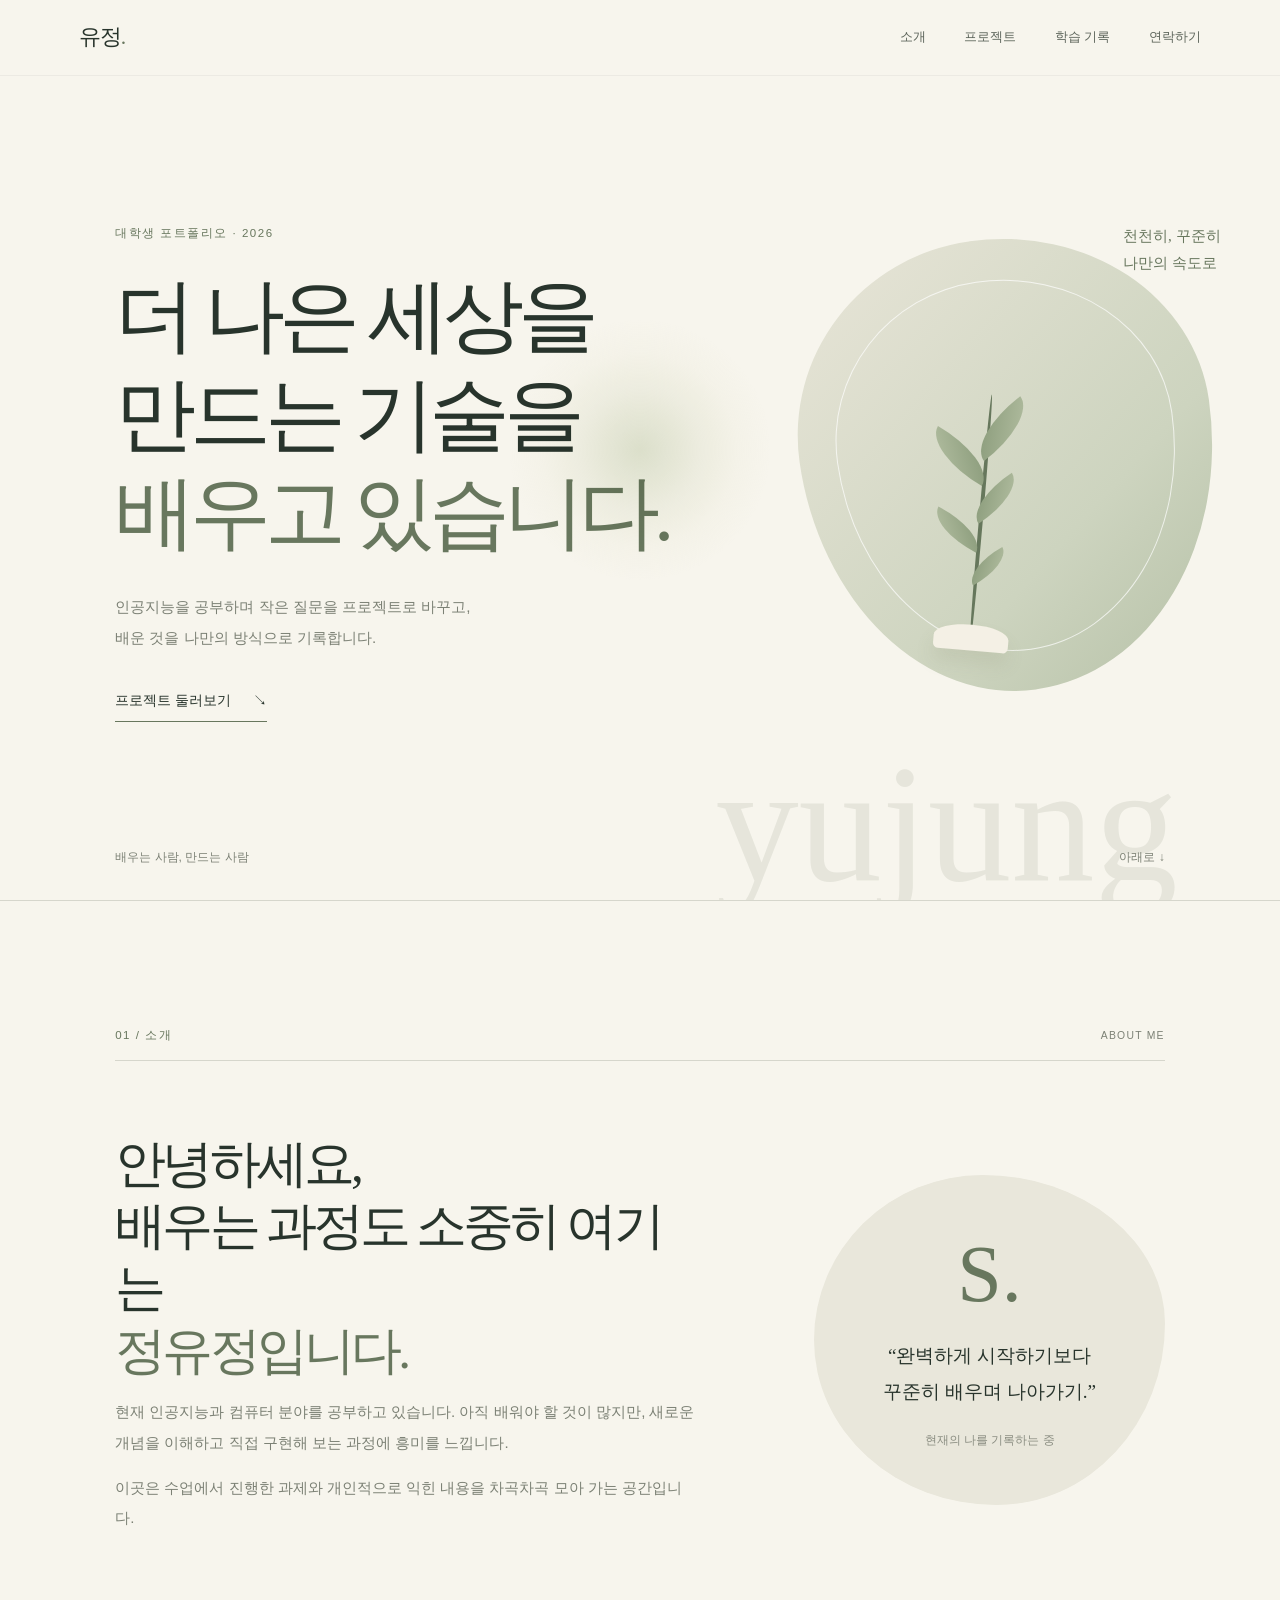
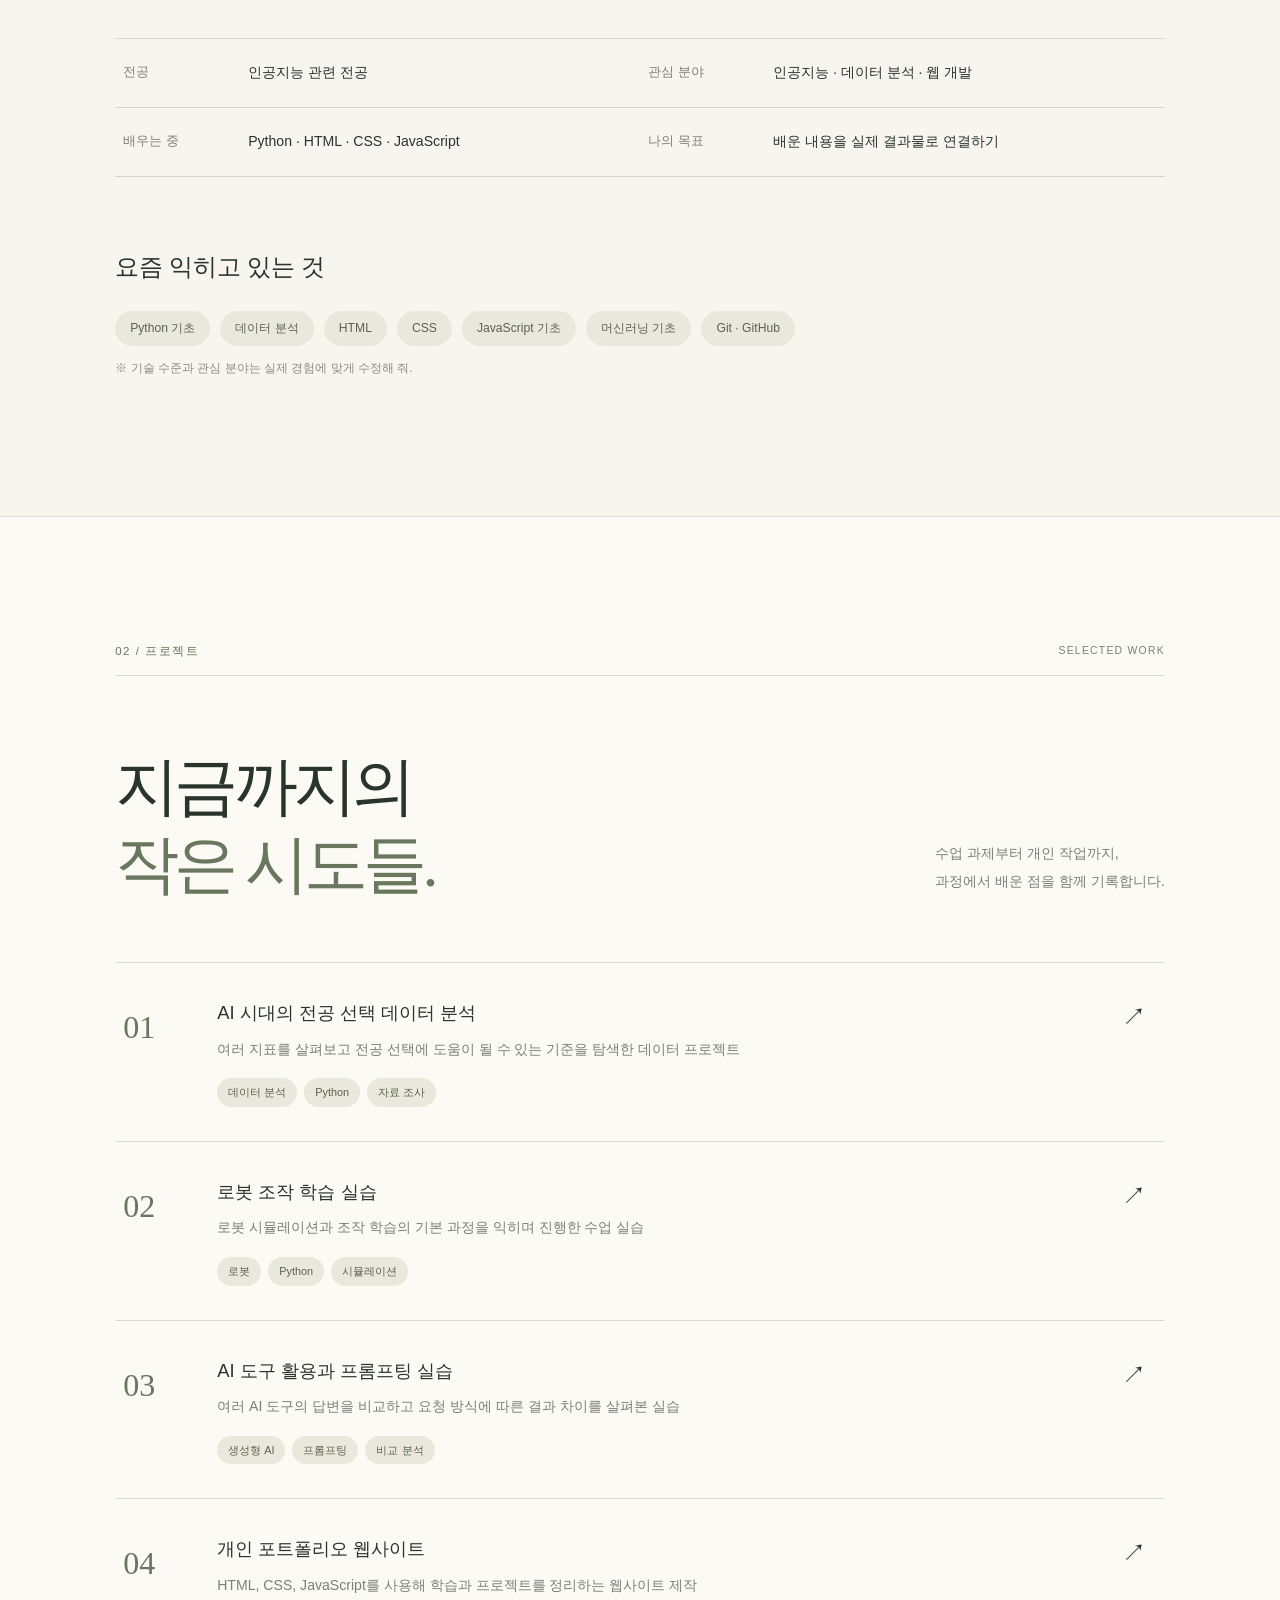
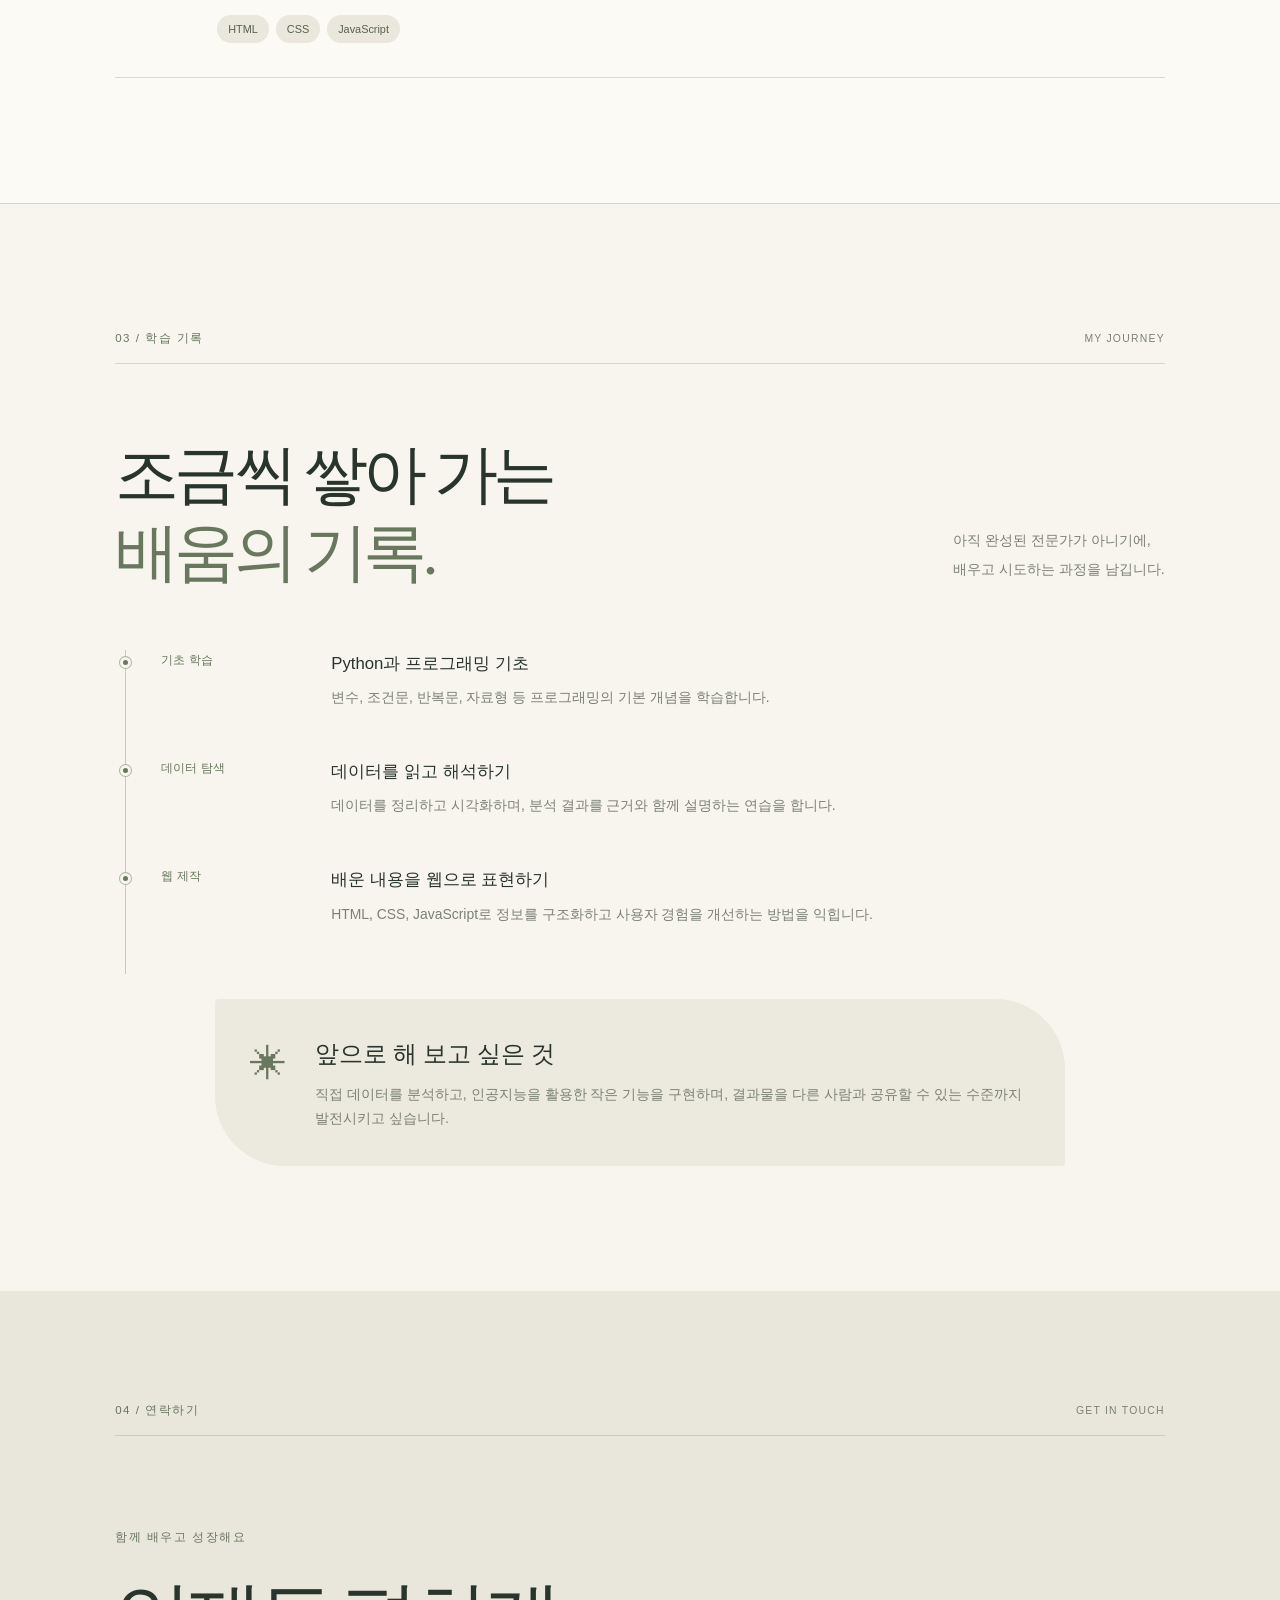
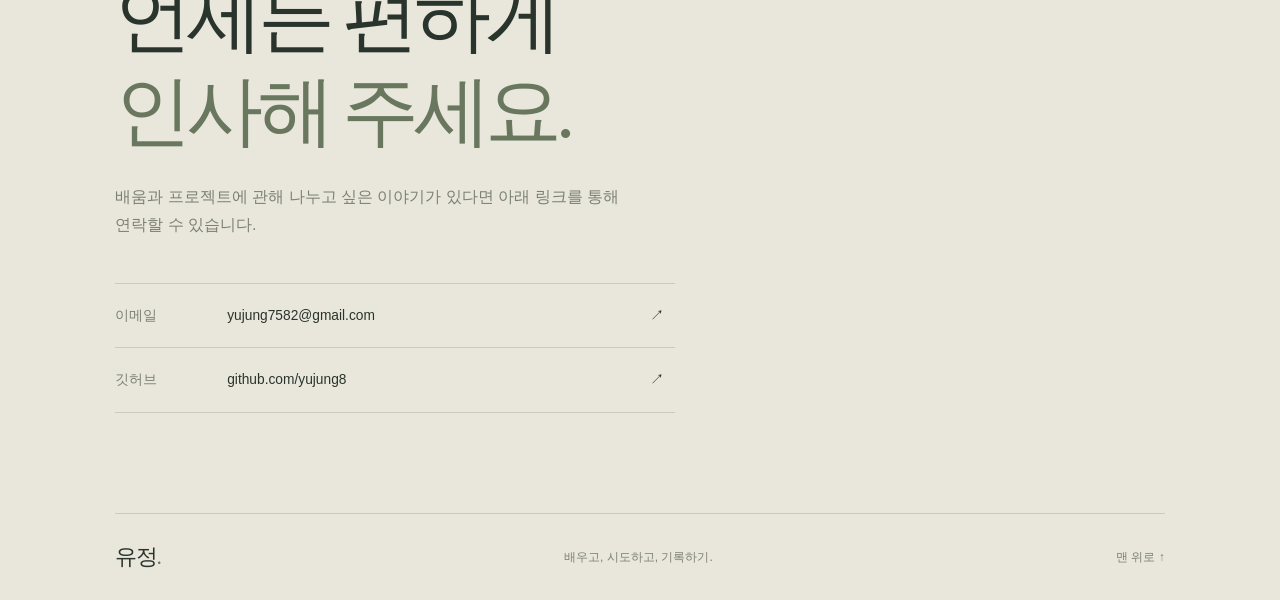
==== commit ca11a075: "Update index.html" ====
--- a/index.html
+++ b/index.html
@@ -12,7 +12,7 @@
         href="https://fonts.googleapis.com/css2?family=Gowun+Batang:wght@400;700&family=Pretendard:wght@300;400;500;600;700&display=swap"
         rel="stylesheet">
     <link rel="stylesheet" href="style.css">
-    <script src="assets/main.js" defer></script>
+    <script src="main.js" defer></script>
 </head>
 
 <body>
